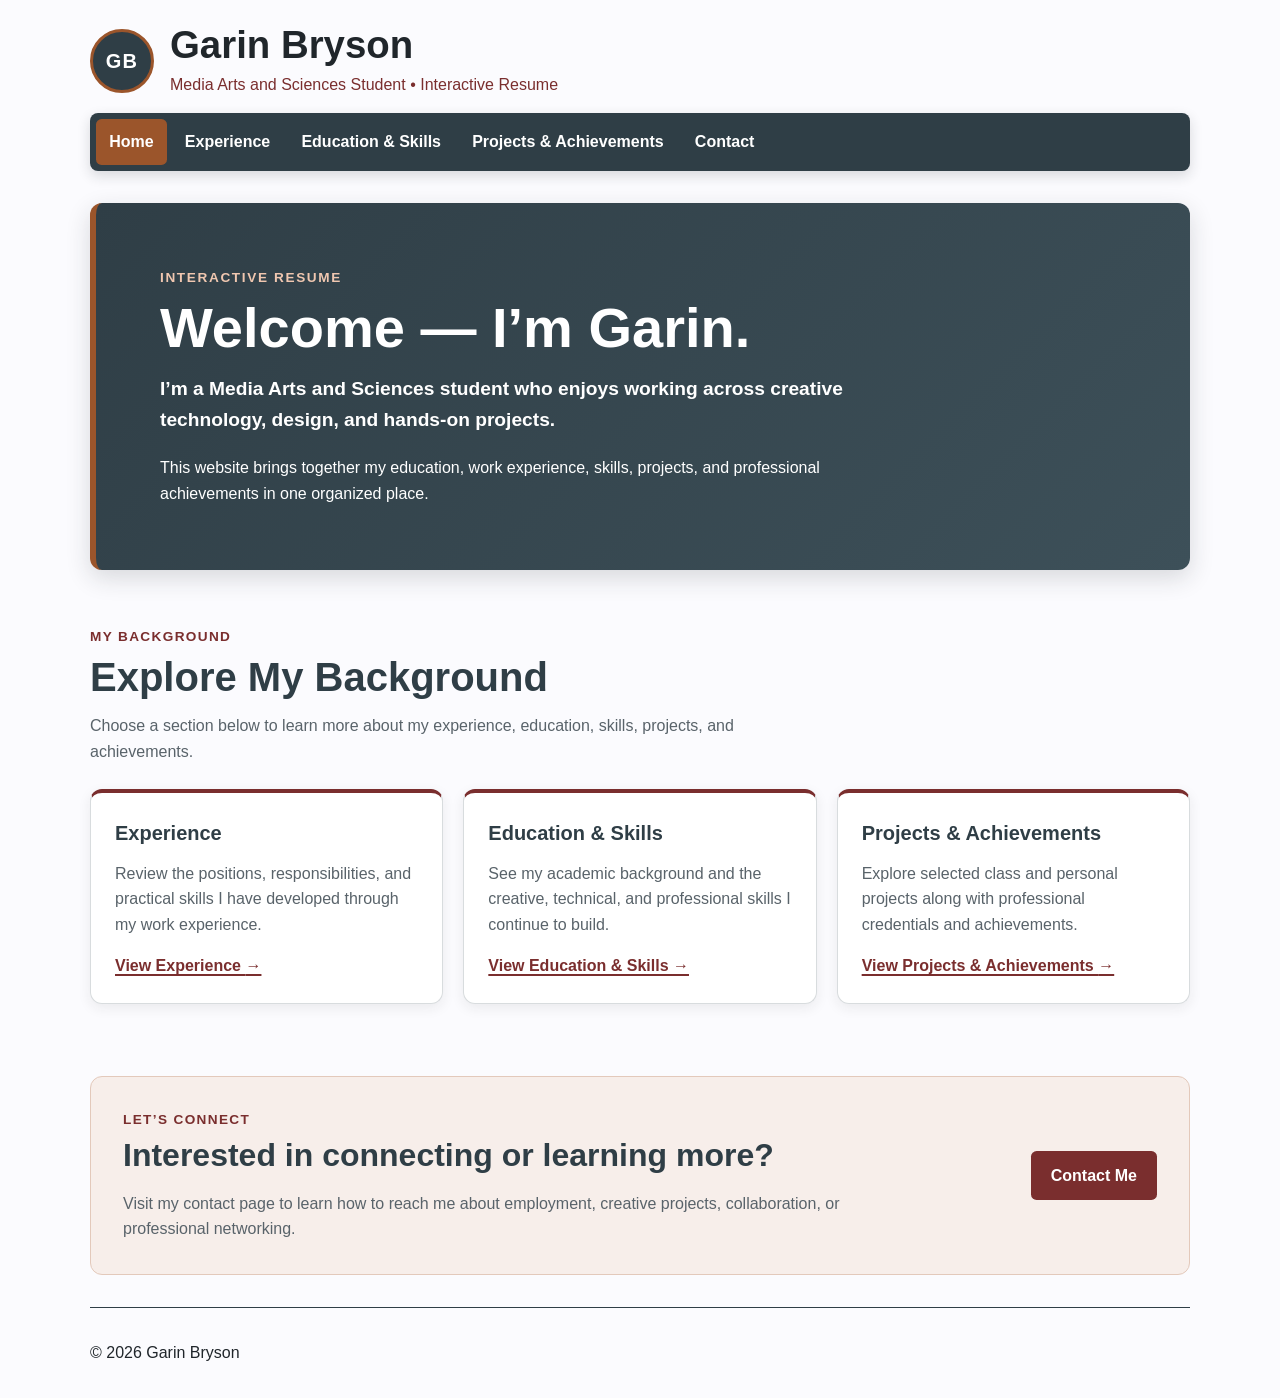
==== index.html @ 710d4401 "Add files via upload Very first version that still needs some updates and tweaks. V1" ====
<!doctype html>
<html lang="en">
  <head>
    <meta charset="UTF-8" />
    <meta name="viewport" content="width=device-width, initial-scale=1.0" />
    <meta
      name="description"
      content="The interactive resume of Garin Bryson, a Media Arts and Sciences student."
    />
    <title>Garin Bryson | Interactive Resume</title>
    <link rel="stylesheet" href="styles.css" type="text/css" />
  </head>

  <body>
    <a class="skip-link" href="#main-content">Skip to main content</a>

    <!-- Site Header -->
    <header class="site-header">
      <div class="brand">
        <span class="brand-mark" aria-hidden="true">GB</span>
        <div class="brand-text">
          <h1 class="brand-name">Garin Bryson</h1>
          <p class="brand-subtitle">
            Media Arts and Sciences Student
            <span aria-hidden="true">&bull;</span>
            Interactive Resume
          </p>
        </div>
      </div>
    </header>

    <!-- Main Navigation -->
    <nav class="site-nav" aria-label="Main navigation">
      <ul class="nav-list">
        <li>
          <a
            class="nav-link current-page"
            href="index.html"
            aria-current="page"
          >
            Home
          </a>
        </li>
        <li>
          <a class="nav-link" href="experience.html">Experience</a>
        </li>
        <li>
          <a class="nav-link" href="education-skills.html">
            Education &amp; Skills
          </a>
        </li>
        <li>
          <a class="nav-link" href="projects-achievements.html">
            Projects &amp; Achievements
          </a>
        </li>
        <li>
          <a class="nav-link" href="contact.html">Contact</a>
        </li>
      </ul>
    </nav>

    <!-- Main Content -->
    <main id="main-content">
      <!-- Homepage Hero -->
      <section class="hero" aria-labelledby="hero-title">
        <div class="hero-content">
          <p class="hero-label">Interactive Resume</p>
          <h2 id="hero-title">Welcome — I’m Garin.</h2>
          <p class="hero-lead">
            I’m a Media Arts and Sciences student who enjoys working across
            creative technology, design, and hands-on projects.
          </p>
          <p>
            This website brings together my education, work experience, skills,
            projects, and professional achievements in one organized place.
          </p>
        </div>
      </section>

      <!-- Homepage Background Preview -->
      <section class="background-preview" aria-labelledby="background-title">
        <div class="section-heading">
          <p class="section-label">My Background</p>
          <h2 id="background-title">Explore My Background</h2>
          <p class="section-introduction">
            Choose a section below to learn more about my experience, education,
            skills, projects, and achievements.
          </p>
        </div>
        <div class="card-grid">
          <article class="preview-card">
            <h3>Experience</h3>
            <p>
              Review the positions, responsibilities, and practical skills I
              have developed through my work experience.
            </p>
            <a class="card-link" href="experience.html">
              View Experience
              <span aria-hidden="true">&rarr;</span>
            </a>
          </article>
          <article class="preview-card">
            <h3>Education &amp; Skills</h3>
            <p>
              See my academic background and the creative, technical, and
              professional skills I continue to build.
            </p>
            <a class="card-link" href="education-skills.html">
              View Education &amp; Skills
              <span aria-hidden="true">&rarr;</span>
            </a>
          </article>
          <article class="preview-card">
            <h3>Projects &amp; Achievements</h3>
            <p>
              Explore selected class and personal projects along with
              professional credentials and achievements.
            </p>
            <a class="card-link" href="projects-achievements.html">
              View Projects &amp; Achievements
              <span aria-hidden="true">&rarr;</span>
            </a>
          </article>
        </div>
      </section>

      <!-- Homepage Contact Invitation -->
      <section
        class="contact-invitation"
        aria-labelledby="contact-invitation-title"
      >
        <div class="contact-copy">
          <p class="section-label">Let’s Connect</p>
          <h2 id="contact-invitation-title">
            Interested in connecting or learning more?
          </h2>
          <p>
            Visit my contact page to learn how to reach me about employment,
            creative projects, collaboration, or professional networking.
          </p>
        </div>
        <a class="contact-button" href="contact.html">Contact Me</a>
      </section>
    </main>

    <!-- Site Footer -->
    <footer class="site-footer">
      <p>&copy; 2026 Garin Bryson</p>
    </footer>
  </body>
</html>
---- styles.css ----
/* Color System */

:root {
  --text: #20262b;
  --background: #fbfbfe;
  --primary: #2f3e46;
  --secondary: #7a2e2e;
  --accent: #9b552b;
  --surface: #ffffff;
  --surface-soft: #f7eeea;
  --surface-alt: #f7f8f9;
  --muted: #59636a;
  --border: #d8dcde;
  --success-surface: #e7efe8;
  --success-text: #234d2d;
  --card-shadow: 0 0.25rem 0.8rem rgba(32, 38, 43, 0.08);
}

/* Base Styles */

* {
  box-sizing: border-box;
}
body {
  margin: 0;
  background-color: var(--background);
  color: var(--text);
  font-family: Arial, Helvetica, sans-serif;
  line-height: 1.6;
}

/* Shared Page Layout */

header,
nav,
main,
footer {
  width: calc(100% - 2rem);
  max-width: 1100px;
  margin-right: auto;
  margin-left: auto;
}

/* Header and Branding */

.site-header {
  padding-top: 1.5rem;
  padding-bottom: 1rem;
}
.brand {
  display: flex;
  align-items: center;
  gap: 1rem;
}
.brand-mark {
  display: grid;
  place-items: center;
  width: 4rem;
  height: 4rem;
  flex-shrink: 0;
  border: 3px solid var(--accent);
  border-radius: 50%;
  background-color: var(--primary);
  color: #ffffff;
  font-size: 1.25rem;
  font-weight: bold;
  letter-spacing: 0.06em;
}
.brand-name {
  margin: 0;
  color: var(--text);
  font-size: clamp(1.75rem, 4vw, 2.4rem);
  line-height: 1.1;
}
.brand-subtitle {
  margin-top: 0.35rem;
  margin-bottom: 0;
  color: var(--secondary);
  font-size: 1rem;
}

/* Navigation */

.site-nav {
  border-radius: 0.5rem;
  background-color: var(--primary);
  box-shadow: 0 0.3rem 0.8rem rgba(32, 38, 43, 0.16);
}
.nav-list {
  display: flex;
  flex-wrap: wrap;
  gap: 0.25rem;
  margin: 0;
  padding: 0.35rem;
  list-style-type: none;
}
.nav-link {
  display: block;
  padding: 0.65rem 0.85rem;
  border-radius: 0.35rem;
  color: #ffffff;
  font-weight: bold;
  text-decoration: none;
  transition:
    background-color 0.2s ease,
    color 0.2s ease;
}
.nav-link:hover,
.nav-link:focus {
  background-color: var(--secondary);
  color: #ffffff;
}
.nav-link.current-page {
  background-color: var(--accent);
  color: #ffffff;
}

/* Main Content and Hero */

main {
  padding-top: 2rem;
  padding-bottom: 2rem;
}
.hero {
  padding: clamp(2rem, 5vw, 4rem);
  border-left: 6px solid var(--accent);
  border-radius: 0.75rem;
  background: linear-gradient(135deg, var(--primary) 0%, #3d5059 100%);
  color: #ffffff;
  box-shadow: 0 0.5rem 1.5rem rgba(32, 38, 43, 0.16);
}
.hero-content {
  max-width: 760px;
}
.hero-label {
  margin-top: 0;
  margin-bottom: 0.5rem;
  color: #f0c7b0;
  font-size: 0.85rem;
  font-weight: bold;
  letter-spacing: 0.12em;
  text-transform: uppercase;
}
.hero h2 {
  margin-top: 0;
  margin-bottom: 1rem;
  font-size: clamp(2rem, 5vw, 3.5rem);
  line-height: 1.1;
}
.hero-lead {
  margin-top: 0;
  font-size: 1.2rem;
  font-weight: bold;
}
.hero p:last-child {
  margin-bottom: 0;
}

/* Footer */

footer {
  padding-top: 1rem;
  padding-bottom: 1rem;
  border-top: 1px solid var(--primary);
}

/* Accessibility */

.skip-link {
  position: absolute;
  left: -9999px;
}
.skip-link:focus {
  top: 0.5rem;
  left: 0.5rem;
  padding: 0.75rem;
  background-color: var(--primary);
  color: #ffffff;
}

/* Shared Section Headings and Spacing */

.background-preview,
.experience-section,
.education-section,
.coursework-section,
.skills-section {
  padding-top: 3.5rem;
}
.background-preview {
  padding-bottom: 1rem;
}
.section-heading {
  max-width: 720px;
  margin-bottom: 1.5rem;
}
.section-label {
  margin-top: 0;
  margin-bottom: 0.35rem;
  color: var(--secondary);
  font-size: 0.85rem;
  font-weight: bold;
  letter-spacing: 0.1em;
  text-transform: uppercase;
}
.section-heading h2 {
  margin-top: 0;
  margin-bottom: 0.75rem;
  color: var(--primary);
  font-size: clamp(1.75rem, 4vw, 2.5rem);
  line-height: 1.2;
}
.section-introduction {
  margin-top: 0;
  color: var(--muted);
}

/* Shared Card and Grid Foundations */

.preview-card,
.experience-card,
.education-card,
.coursework-table-wrapper,
.skill-card {
  border: 1px solid var(--border);
  border-radius: 0.75rem;
  background-color: var(--surface);
  box-shadow: var(--card-shadow);
}
.preview-card,
.education-card,
.coursework-table-wrapper,
.skill-card {
  border-top: 4px solid var(--secondary);
}
.education-grid,
.skills-grid {
  display: grid;
  grid-template-columns: repeat(auto-fit, minmax(280px, 1fr));
}

/* Homepage Preview Cards */

.card-grid {
  display: grid;
  grid-template-columns: repeat(3, minmax(0, 1fr));
  gap: 1.25rem;
}
.preview-card {
  display: flex;
  flex-direction: column;
  padding: 1.5rem;
  transition:
    transform 0.2s ease,
    box-shadow 0.2s ease,
    border-color 0.2s ease;
}
.preview-card:hover,
.preview-card:focus-within {
  border-color: var(--accent);
  box-shadow: 0 0.6rem 1.4rem rgba(32, 38, 43, 0.14);
  transform: translateY(-4px);
}
.preview-card h3 {
  margin-top: 0;
  margin-bottom: 0.75rem;
  color: var(--primary);
  font-size: 1.25rem;
}
.preview-card p {
  flex-grow: 1;
  margin-top: 0;
  color: var(--muted);
}
.card-link {
  align-self: flex-start;
  color: var(--secondary);
  font-weight: bold;
  text-decoration-thickness: 2px;
  text-underline-offset: 0.2rem;
}
.card-link:hover {
  color: var(--accent);
}
.card-link:focus-visible,
.contact-button:focus-visible {
  outline: 3px solid var(--accent);
  outline-offset: 4px;
}
.card-link:focus-visible {
  border-radius: 0.2rem;
}

/* Homepage Contact Invitation */

.contact-invitation {
  display: flex;
  align-items: center;
  justify-content: space-between;
  gap: 2rem;
  margin-top: 3.5rem;
  padding: 2rem;
  border: 1px solid #e3c9bb;
  border-radius: 0.75rem;
  background-color: var(--surface-soft);
}
.contact-copy {
  max-width: 720px;
}
.contact-invitation h2 {
  margin-top: 0;
  margin-bottom: 0.75rem;
  color: var(--primary);
  font-size: clamp(1.5rem, 3vw, 2rem);
  line-height: 1.2;
}
.contact-invitation p:last-child {
  margin-bottom: 0;
  color: var(--muted);
}
.contact-button {
  display: inline-block;
  flex-shrink: 0;
  padding: 0.75rem 1.25rem;
  border-radius: 0.35rem;
  background-color: var(--secondary);
  color: #ffffff;
  font-weight: bold;
  text-align: center;
  text-decoration: none;
  transition:
    background-color 0.2s ease,
    transform 0.2s ease;
}
.contact-button:hover,
.contact-button:focus {
  background-color: var(--primary);
  color: #ffffff;
  transform: translateY(-2px);
}

/* Experience Page */

.experience-list {
  display: grid;
  gap: 1.5rem;
}
.experience-card {
  padding: 1.75rem;
  border-left: 5px solid var(--secondary);
}
.experience-card-header {
  display: flex;
  align-items: flex-start;
  justify-content: space-between;
  gap: 1.5rem;
  margin-bottom: 1rem;
}
.experience-card h3,
.education-card h3 {
  margin-top: 0;
  margin-bottom: 0.25rem;
  color: var(--primary);
  font-size: 1.35rem;
}
.experience-company,
.education-location {
  margin: 0;
  color: var(--secondary);
  font-weight: bold;
}
.experience-date,
.education-date {
  margin: 0;
  color: var(--muted);
  font-weight: bold;
}
.experience-date {
  flex-shrink: 0;
  text-align: right;
}
.experience-date p {
  margin-top: 0;
  margin-bottom: 0.25rem;
}
.experience-card > p {
  color: var(--muted);
}
.experience-responsibilities {
  margin-bottom: 0;
  padding-left: 1.25rem;
}
.experience-responsibilities li + li {
  margin-top: 0.5rem;
}

/* Education Page */

.education-grid {
  gap: 1.5rem;
}
.education-card {
  padding: 1.75rem;
}
.education-card-header {
  display: flex;
  flex-wrap: wrap;
  align-items: flex-start;
  justify-content: space-between;
  gap: 1rem;
  margin-bottom: 1rem;
}
.education-degree {
  margin-top: 0;
  margin-bottom: 1rem;
  color: var(--primary);
  font-size: 1.05rem;
  font-weight: bold;
}
.education-details {
  display: grid;
  grid-template-columns: repeat(auto-fit, minmax(140px, 1fr));
  gap: 1rem;
  margin-top: 0;
  margin-bottom: 1rem;
  padding: 1rem;
  border-radius: 0.5rem;
  background-color: var(--surface-soft);
}
.education-details div {
  min-width: 0;
}
.education-details dt {
  color: var(--muted);
  font-size: 0.85rem;
  font-weight: bold;
  text-transform: uppercase;
}
.education-details dd {
  margin-left: 0;
  color: var(--primary);
  font-weight: bold;
}
.education-focus {
  margin-bottom: 0;
  color: var(--muted);
}

/* Coursework Table */

.coursework-note {
  margin-top: 0.75rem;
  color: var(--muted);
}
.coursework-table-wrapper {
  overflow-x: auto;
}
.coursework-table {
  width: 100%;
  min-width: 720px;
  border-collapse: collapse;
}
.coursework-table caption {
  padding: 1.25rem 1.5rem;
  background-color: var(--surface-soft);
  color: var(--primary);
  font-weight: bold;
  text-align: left;
}
.coursework-table th,
.coursework-table td {
  padding: 1rem 1.25rem;
  border-bottom: 1px solid var(--border);
  text-align: left;
  vertical-align: top;
}
.coursework-table thead th {
  background-color: var(--primary);
  color: #ffffff;
}
.coursework-table tbody tr:nth-child(even) {
  background-color: var(--surface-alt);
}
.coursework-table tbody tr:last-child td {
  border-bottom: 0;
}
.status-badge {
  display: inline-block;
  padding: 0.25rem 0.65rem;
  border-radius: 999px;
  font-size: 0.85rem;
  font-weight: bold;
  white-space: nowrap;
}
.status-completed {
  background-color: var(--success-surface);
  color: var(--success-text);
}
.status-ongoing {
  background-color: var(--surface-soft);
  color: var(--secondary);
}

/* Skills and Tools */

.skills-grid {
  gap: 1.25rem;
}
.skill-card {
  padding: 1.5rem;
}
.skill-card h3 {
  margin-top: 0;
  margin-bottom: 1.25rem;
  color: var(--primary);
  font-size: 1.25rem;
  line-height: 1.3;
}
.skill-details {
  margin: 0;
}
.skill-details div + div {
  margin-top: 1rem;
  padding-top: 1rem;
  border-top: 1px solid var(--border);
}
.skill-details dt {
  color: var(--secondary);
  font-size: 0.8rem;
  font-weight: bold;
  letter-spacing: 0.08em;
  text-transform: uppercase;
}
.skill-details dd {
  margin-top: 0.35rem;
  margin-left: 0;
  color: var(--muted);
}

/* Responsive Layout */

@media (max-width: 850px) {
  .card-grid {
    grid-template-columns: repeat(2, minmax(0, 1fr));
  }
}
@media (max-width: 650px) {
  .brand {
    flex-direction: column;
    text-align: center;
  }
  .nav-list {
    flex-direction: column;
  }
  .nav-link {
    text-align: center;
  }
  .hero {
    padding: 2rem 1.25rem;
    border-left-width: 4px;
  }
  .card-grid {
    grid-template-columns: 1fr;
  }
  .contact-invitation {
    align-items: flex-start;
    flex-direction: column;
    padding: 1.5rem;
  }
  .contact-button {
    width: 100%;
  }
  .experience-card-header {
    flex-direction: column;
    gap: 0.75rem;
  }
  .experience-date {
    text-align: left;
  }
}
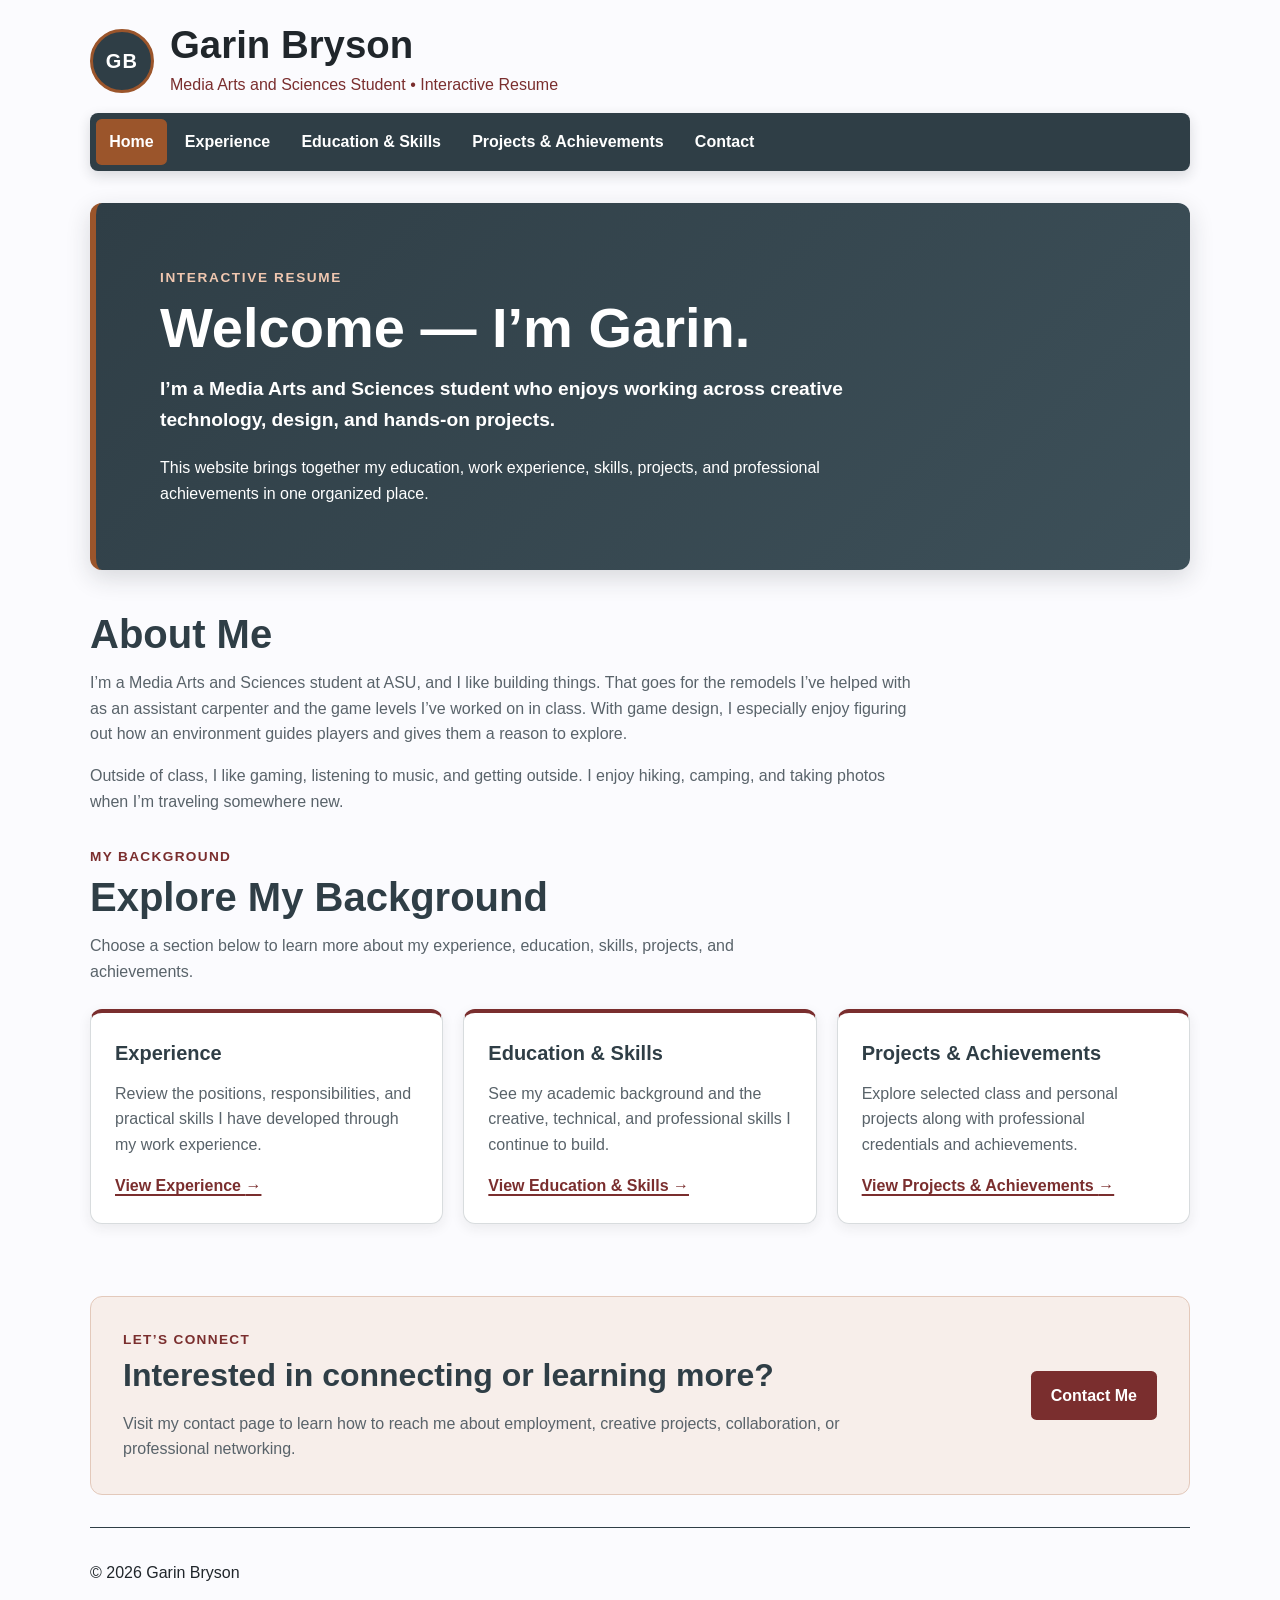
==== commit 5316bad0: "Add files via upload" ====
--- a/index.html
+++ b/index.html
@@ -78,6 +78,29 @@
         </div>
       </section>
 
+      <section
+        class="background-preview about-section"
+        aria-labelledby="about-title"
+      >
+        <div class="section-heading">
+          <h2 id="about-title">About Me</h2>
+
+          <p class="section-introduction">
+            I’m a Media Arts and Sciences student at ASU, and I like building
+            things. That goes for the remodels I’ve helped with as an assistant
+            carpenter and the game levels I’ve worked on in class. With game
+            design, I especially enjoy figuring out how an environment guides
+            players and gives them a reason to explore.
+          </p>
+
+          <p class="section-introduction">
+            Outside of class, I like gaming, listening to music, and getting
+            outside. I enjoy hiking, camping, and taking photos when I’m
+            traveling somewhere new.
+          </p>
+        </div>
+      </section>
+
       <!-- Homepage Background Preview -->
       <section class="background-preview" aria-labelledby="background-title">
         <div class="section-heading">
--- a/styles.css
+++ b/styles.css
@@ -537,6 +537,60 @@
   color: var(--muted);
 }
 
+/* Contact Form */
+
+.contact-form {
+  max-width: 44rem;
+}
+
+.contact-form > label,
+.contact-form legend {
+  font-weight: bold;
+}
+
+.contact-form input:not([type="checkbox"]),
+.contact-form textarea {
+  display: block;
+  width: 100%;
+  margin: 0.25rem 0 1rem;
+  padding: 0.65rem;
+  border: 1px solid var(--muted);
+  border-radius: 0.35rem;
+  background: var(--surface);
+  color: var(--text);
+  font: inherit;
+}
+
+.contact-form fieldset {
+  min-width: 0;
+  margin: 0 0 1rem;
+  padding: 0.65rem 0.85rem;
+  border: 1px solid var(--border);
+}
+
+.contact-form fieldset label {
+  display: flex;
+  align-items: center;
+  gap: 0.5rem;
+  min-height: 2.75rem;
+  cursor: pointer;
+}
+
+.contact-form textarea {
+  resize: vertical;
+}
+
+.contact-form button {
+  border: 0;
+  font: inherit;
+  font-weight: bold;
+  cursor: pointer;
+}
+
+#contact-status:empty {
+  display: none;
+}
+
 /* Responsive Layout */
 
 @media (max-width: 850px) {
@@ -577,4 +631,55 @@
   .experience-date {
     text-align: left;
   }
-}
+
+  /* Keyboard Focus */
+
+  .nav-link:focus-visible {
+    outline: 3px solid #ffffff;
+    outline-offset: -4px;
+  }
+
+  .education-card :is(a, input, textarea, button):focus-visible,
+  .contact-form input:focus-visible,
+  .coursework-table-wrapper:focus-visible {
+    outline: 3px solid var(--accent);
+    outline-offset: 3px;
+  }
+
+  /* Small-screen Coursework Hint */
+
+  .coursework-scroll-note {
+    display: none;
+  }
+
+  @media (max-width: 760px) {
+    .coursework-scroll-note {
+      display: block;
+      color: var(--muted);
+    }
+  }
+}
+
+.about-section {
+  padding-top: 2.5rem;
+  padding-bottom: 0;
+}
+
+.about-section .section-heading {
+  max-width: 52rem;
+  margin-bottom: 0;
+}
+
+.about-section .section-introduction:last-child {
+  margin-bottom: 0;
+}
+
+.about-section + .background-preview {
+  padding-top: 2rem;
+}
+
+@media (min-width: 651px) {
+  .project-grid {
+    grid-template-columns: repeat(2, minmax(0, 1fr));
+  }
+}
